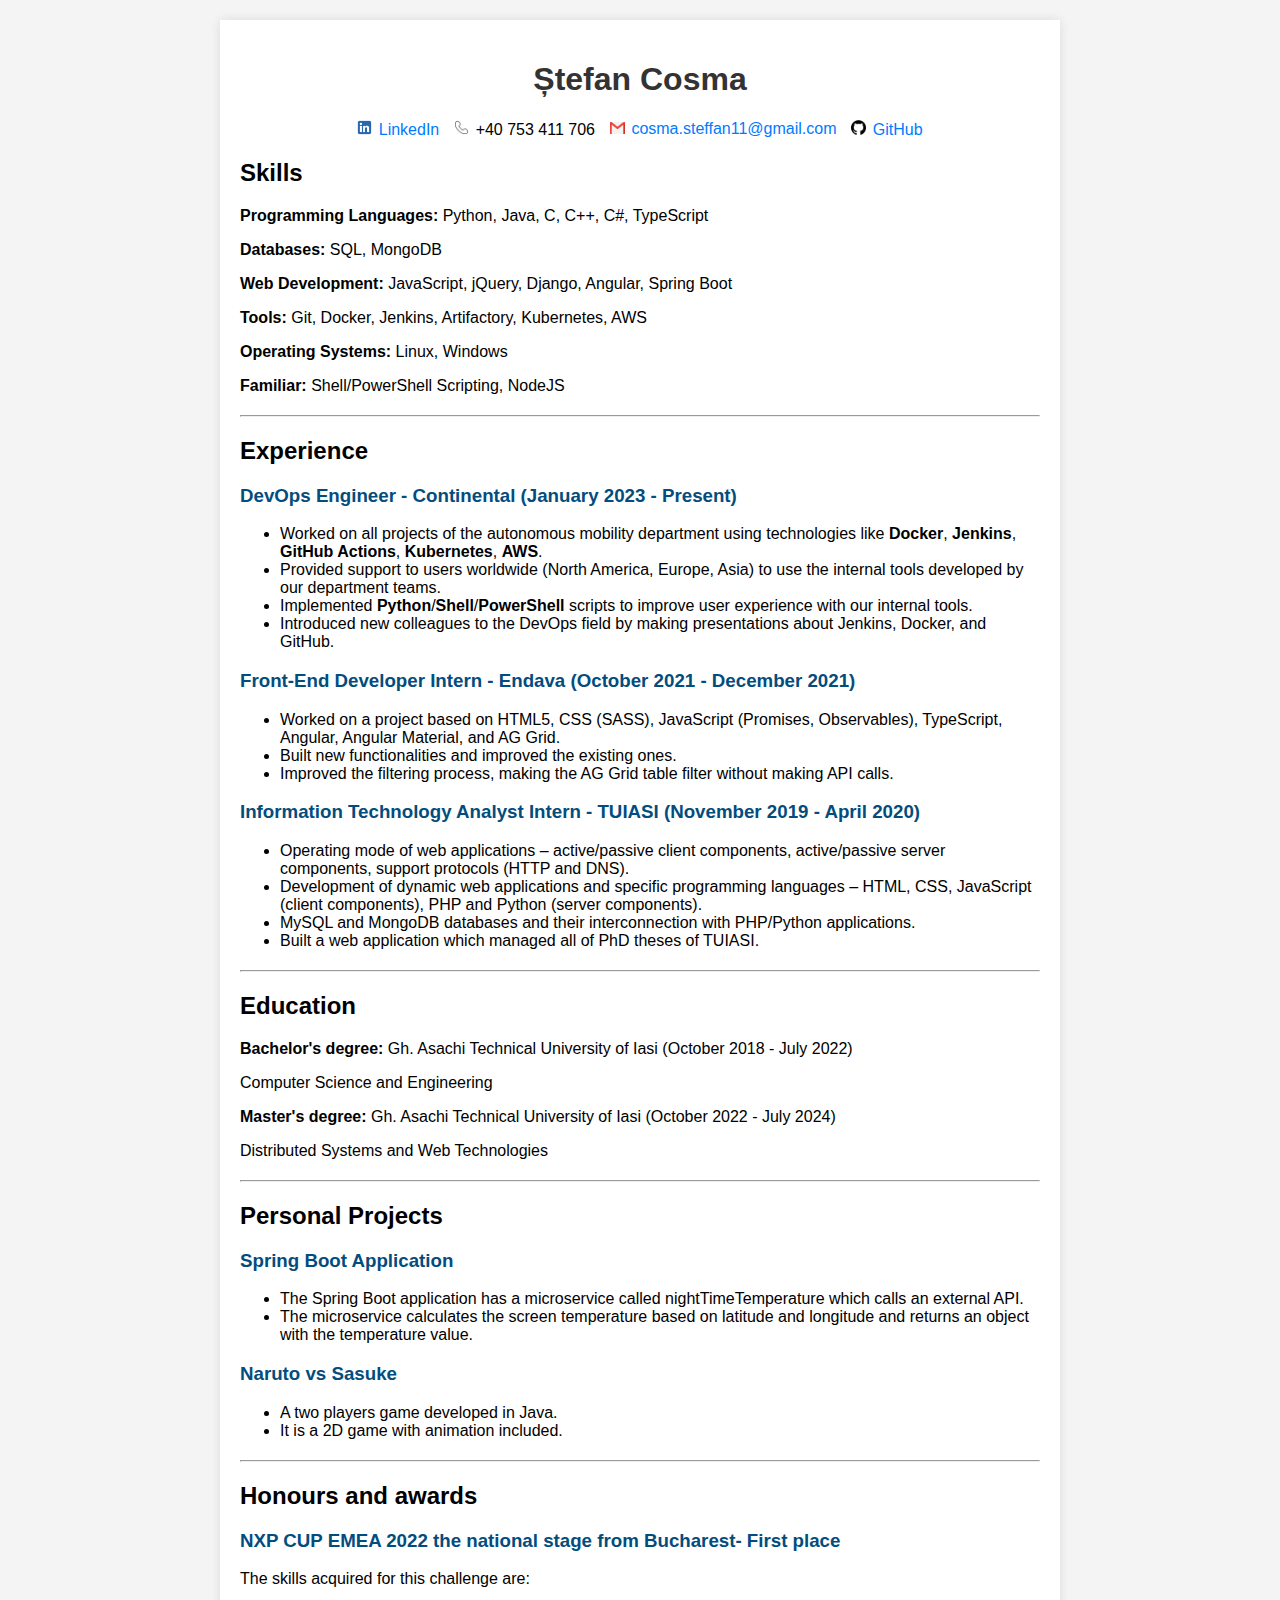
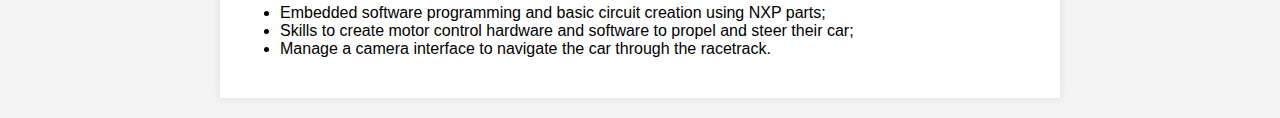
==== index.html @ 24dd9782 "Move html file to root folder" ====
<!DOCTYPE html>
<html lang="en">
<head>
    <meta charset="UTF-8">
    <meta name="viewport" content="width=device-width, initial-scale=1.0">
    <title>Ștefan Cosma - CV</title>
    <link rel="stylesheet" href="./css/style.css">
</head>
<body>
    <div class="container">
        <h1>Ștefan Cosma</h1>
        <ul class="contact">
            <li><img src="./img/linkedIn.png" alt="linkedIn_img" ><a href="https://www.linkedin.com/in/stefan-cosma-b197a8180/">LinkedIn</a></li>
            <li><img src="./img/phone.png" alt="phone_img">+40 753 411 706</li>
            <li><img src="./img/email.png" alt="email_img"><a href="mailto:cosma.steffan11@gmail.com">cosma.steffan11@gmail.com</a></li>
            <li><img src="./img/github.png" alt="github_img"><a href="https://github.com/steffan11001">GitHub</a></li>
        </ul>

        <div class="section">
            <h2>Skills</h2>
            <p><strong>Programming Languages:</strong> Python, Java, C, C++, C#, TypeScript</p>
            <p><strong>Databases:</strong> SQL, MongoDB</p>
            <p><strong>Web Development:</strong> JavaScript, jQuery, Django, Angular, Spring Boot</p>
            <p><strong>Tools:</strong> Git, Docker, Jenkins, Artifactory, Kubernetes, AWS</p>
            <p><strong>Operating Systems:</strong> Linux, Windows</p>
            <p><strong>Familiar:</strong> Shell/PowerShell Scripting, NodeJS</p>
        </div>
        <hr />
        <div class="section">
            <h2>Experience</h2>
            <h3>DevOps Engineer - Continental (January 2023 - Present)</h3>
            <ul>
                <li>Worked on all projects of the autonomous mobility department using technologies like <b>Docker</b>, <b>Jenkins</b>, <b>GitHub Actions</b>, <b>Kubernetes</b>, <b>AWS</b>.</li>
                <li>Provided support to users worldwide (North America, Europe, Asia) to use the internal tools developed by our department teams.</li>
                <li>Implemented <b>Python</b>/<b>Shell</b>/<b>PowerShell</b> scripts to improve user experience with our internal tools.</li>
                <li>Introduced new colleagues to the DevOps field by making presentations about Jenkins, Docker, and GitHub.</li>
            </ul>

            <h3>Front-End Developer Intern - Endava (October 2021 - December 2021)</h3>
            <ul>
                <li>Worked on a project based on HTML5, CSS (SASS), JavaScript (Promises, Observables), TypeScript, Angular, Angular Material, and AG Grid.</li>
                <li>Built new functionalities and improved the existing ones.</li>
                <li>Improved the filtering process, making the AG Grid table filter without making API calls.</li>
            </ul>

            <h3>Information Technology Analyst Intern - TUIASI (November 2019 - April 2020)</h3>
            <ul>
                <li>Operating mode of web applications – active/passive client components, active/passive server components, support protocols (HTTP and DNS).</li>
                <li>Development of dynamic web applications and specific programming languages – HTML, CSS, JavaScript (client components), PHP and Python (server components).</li>
                <li>MySQL and MongoDB databases and their interconnection with PHP/Python applications.</li>
                <li>Built a web application which managed all of PhD theses of TUIASI.</li>
            </ul>
        </div>
        <hr />
        <div class="section">
            <h2>Education</h2>
            <p><strong>Bachelor's degree:</strong> Gh. Asachi Technical University of Iasi (October 2018 - July 2022)</p>
            <p>Computer Science and Engineering</p>
            <p><strong>Master's degree:</strong> Gh. Asachi Technical University of Iasi (October 2022 - July 2024)</p>
            <p>Distributed Systems and Web Technologies</p>
        </div>
        <hr />
        <div class="section">
            <h2>Personal Projects</h2>
            <h3>Spring Boot Application</h3>
            <ul>
                <li>The Spring Boot application has a microservice called nightTimeTemperature which calls an external API.</li>
                <li>The microservice calculates the screen temperature based on latitude and longitude and returns an object with the temperature value.</li>
            </ul>
            <h3>Naruto vs Sasuke</h3>
            <ul>
                <li>A two players game developed in Java.</li>
                <li>It is a 2D game with animation included.</li>
            </ul>
        </div>
        <hr />
        <div class="section">
            <h2>Honours and awards</h2>
            <h3>NXP CUP EMEA 2022 the national stage from Bucharest- First place</h3>
            <p>The skills acquired for this challenge are:</p>
            <ul>
                <li>Embedded software programming and basic circuit creation using NXP parts;</li>
                <li>Skills to create motor control hardware and software to propel and steer their car;</li>
                <li>Manage a camera interface to navigate the car through the racetrack.</li>
            </ul>
        </div>
---- css/style.css ----
body {
  font-family: Arial, sans-serif;
  margin: 0;
  padding: 20px;
  background-color: #f4f4f4;
}

.container {
  max-width: 800px;
  margin: auto;
  background: white;
  padding: 20px;
  box-shadow: 0 0 10px rgba(0, 0, 0, 0.1);
}

img {
  display: inline-block; 
  margin: 0 auto; 
  width: 15px; 
  height: auto;
  padding-right: 0.5vw;
  /* padding-top: 1vh; */
}

h1, .contact {
  text-align: center;
}

h1 {
  color: #333;
}

h3 {
  color: #034d7e;
}
.contact {
  list-style-type: none;
  padding: 0;
  display: flex;
  justify-content: center; /* Center the contact items */
  gap: 15px; /* Add space between contact items */
  flex-wrap: wrap; /* Allow wrapping if needed */
}

.contact li {
  display: inline;
}

.contact a {
  color: #007BFF;
  text-decoration: none;
}

.section {
  margin-bottom: 20px;
}
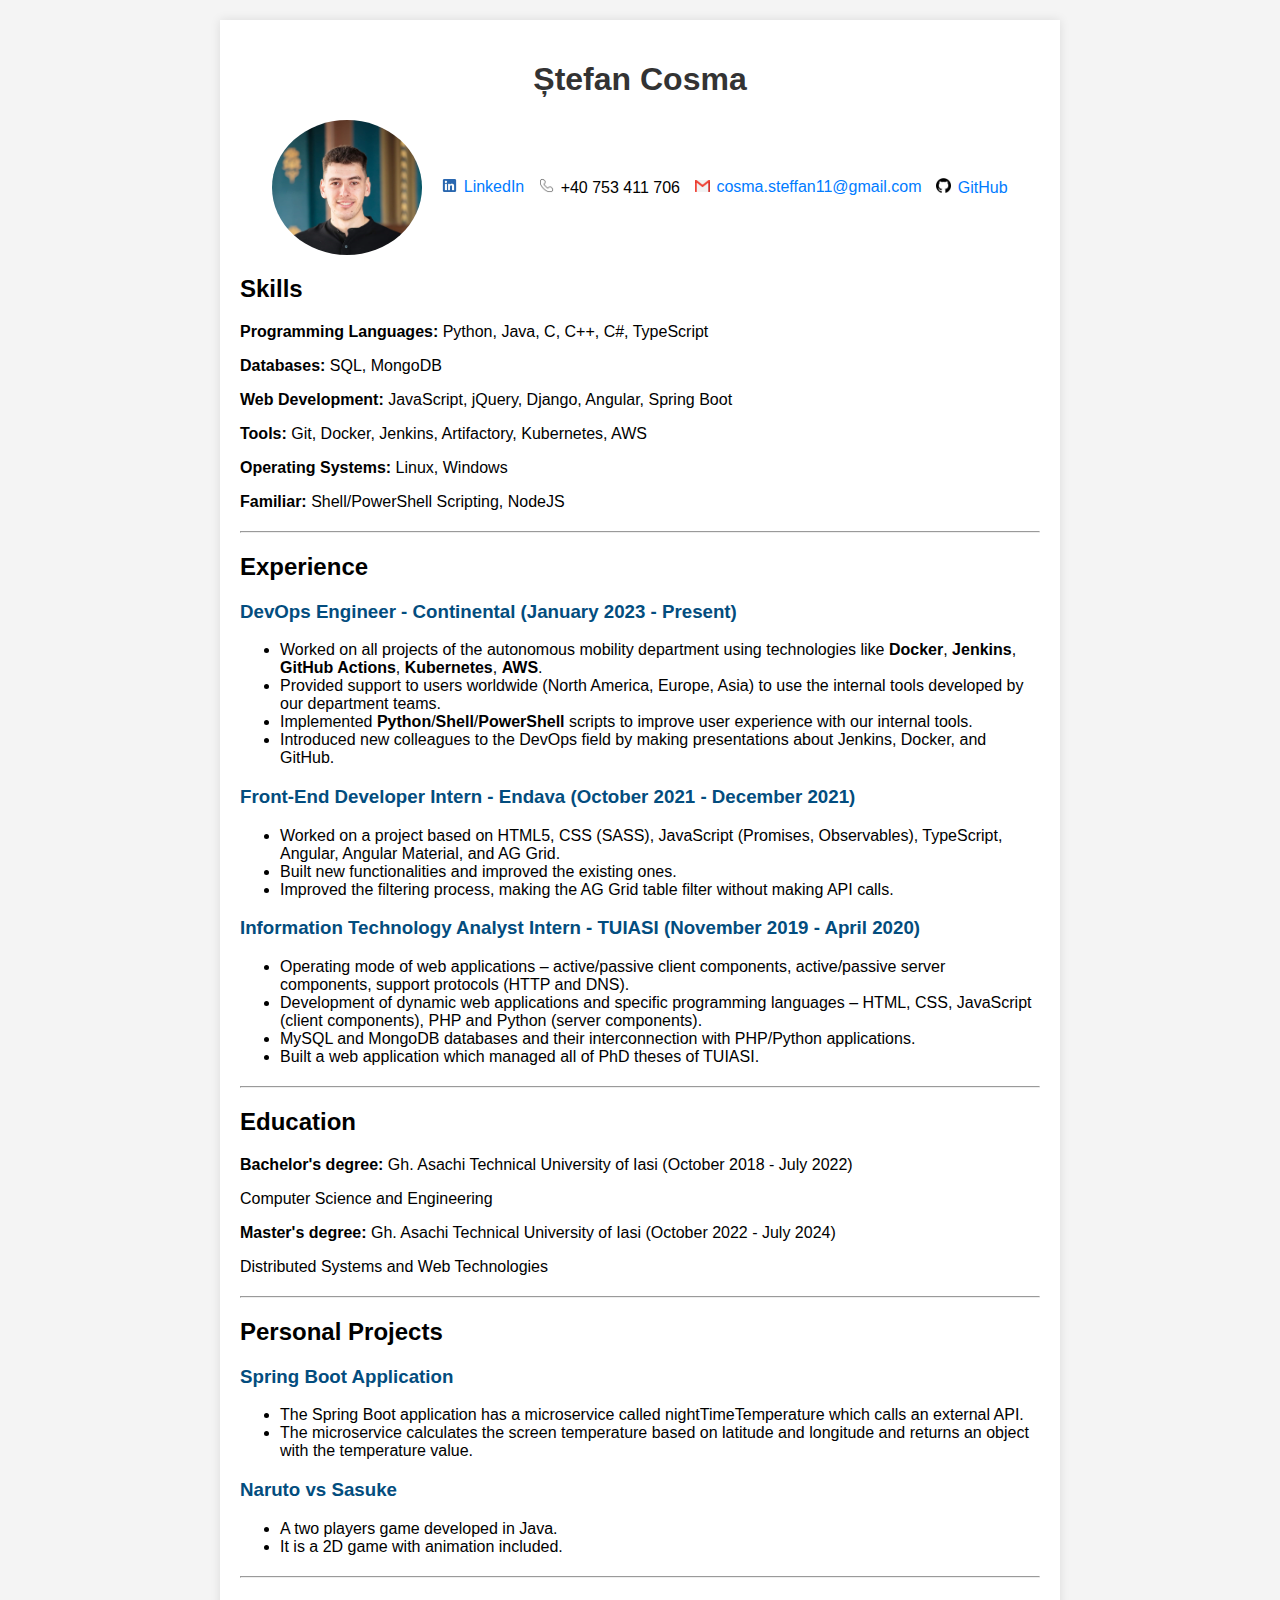
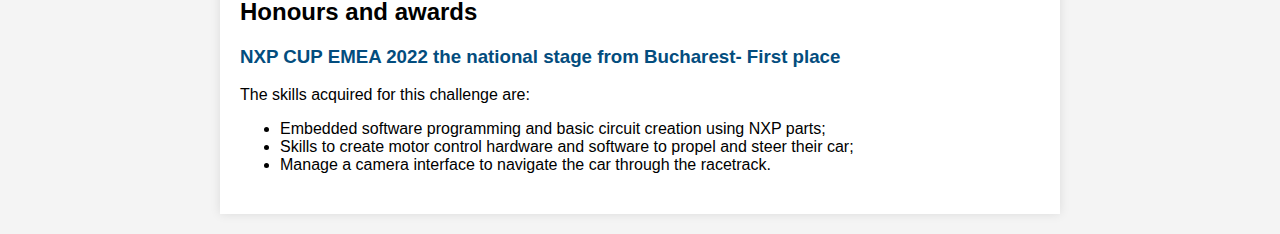
==== commit 30457c21: "Adding photo with me" ====
--- a/index.html
+++ b/index.html
@@ -9,13 +9,15 @@
 <body>
     <div class="container">
         <h1>Ștefan Cosma</h1>
-        <ul class="contact">
-            <li><img src="./img/linkedIn.png" alt="linkedIn_img" ><a href="https://www.linkedin.com/in/stefan-cosma-b197a8180/">LinkedIn</a></li>
-            <li><img src="./img/phone.png" alt="phone_img">+40 753 411 706</li>
-            <li><img src="./img/email.png" alt="email_img"><a href="mailto:cosma.steffan11@gmail.com">cosma.steffan11@gmail.com</a></li>
-            <li><img src="./img/github.png" alt="github_img"><a href="https://github.com/steffan11001">GitHub</a></li>
-        </ul>
-
+        <div class="info-container">
+            <img class="profile-img" src="./img/StefanCosmaPhoto.jpeg" alt="StefanCosmaPhoto" >
+            <ul class="contact">
+                <li><img class="contact-icon" src="./img/linkedIn.png" alt="linkedIn_img" ><a href="https://www.linkedin.com/in/stefan-cosma-b197a8180/">LinkedIn</a></li>
+                <li><img class="contact-icon" src="./img/phone.png" alt="phone_img">+40 753 411 706</li>
+                <li><img class="contact-icon" src="./img/email.png" alt="email_img"><a href="mailto:cosma.steffan11@gmail.com">cosma.steffan11@gmail.com</a></li>
+                <li><img class="contact-icon" src="./img/github.png" alt="github_img"><a href="https://github.com/steffan11001">GitHub</a></li>
+            </ul>
+        </div>
         <div class="section">
             <h2>Skills</h2>
             <p><strong>Programming Languages:</strong> Python, Java, C, C++, C#, TypeScript</p>
--- a/css/style.css
+++ b/css/style.css
@@ -13,7 +13,30 @@
   box-shadow: 0 0 10px rgba(0, 0, 0, 0.1);
 }
 
-img {
+.info-container {
+  display: flex;
+  align-items: center;
+  justify-content: center;
+  margin-top: 20px;
+}
+
+.profile-img {
+  width: 150px;
+  border-radius: 50%; /* Rotunjirea colțurilor pentru o imagine circulară, dacă dorești */
+  margin-right: 20px; /* Spațiu între imagine și lista de contacte */
+}
+
+.contact-icon {
+  width: 20px;
+  margin-right: 5px; /* Spațiu între iconiță și text */
+  display: inline-block; 
+  margin: 0 auto; 
+  width: 15px; 
+  height: auto;
+  padding-right: 0.5vw;
+  /* padding-top: 1vh; */
+}
+img.img-contacts{
   display: inline-block; 
   margin: 0 auto; 
   width: 15px; 
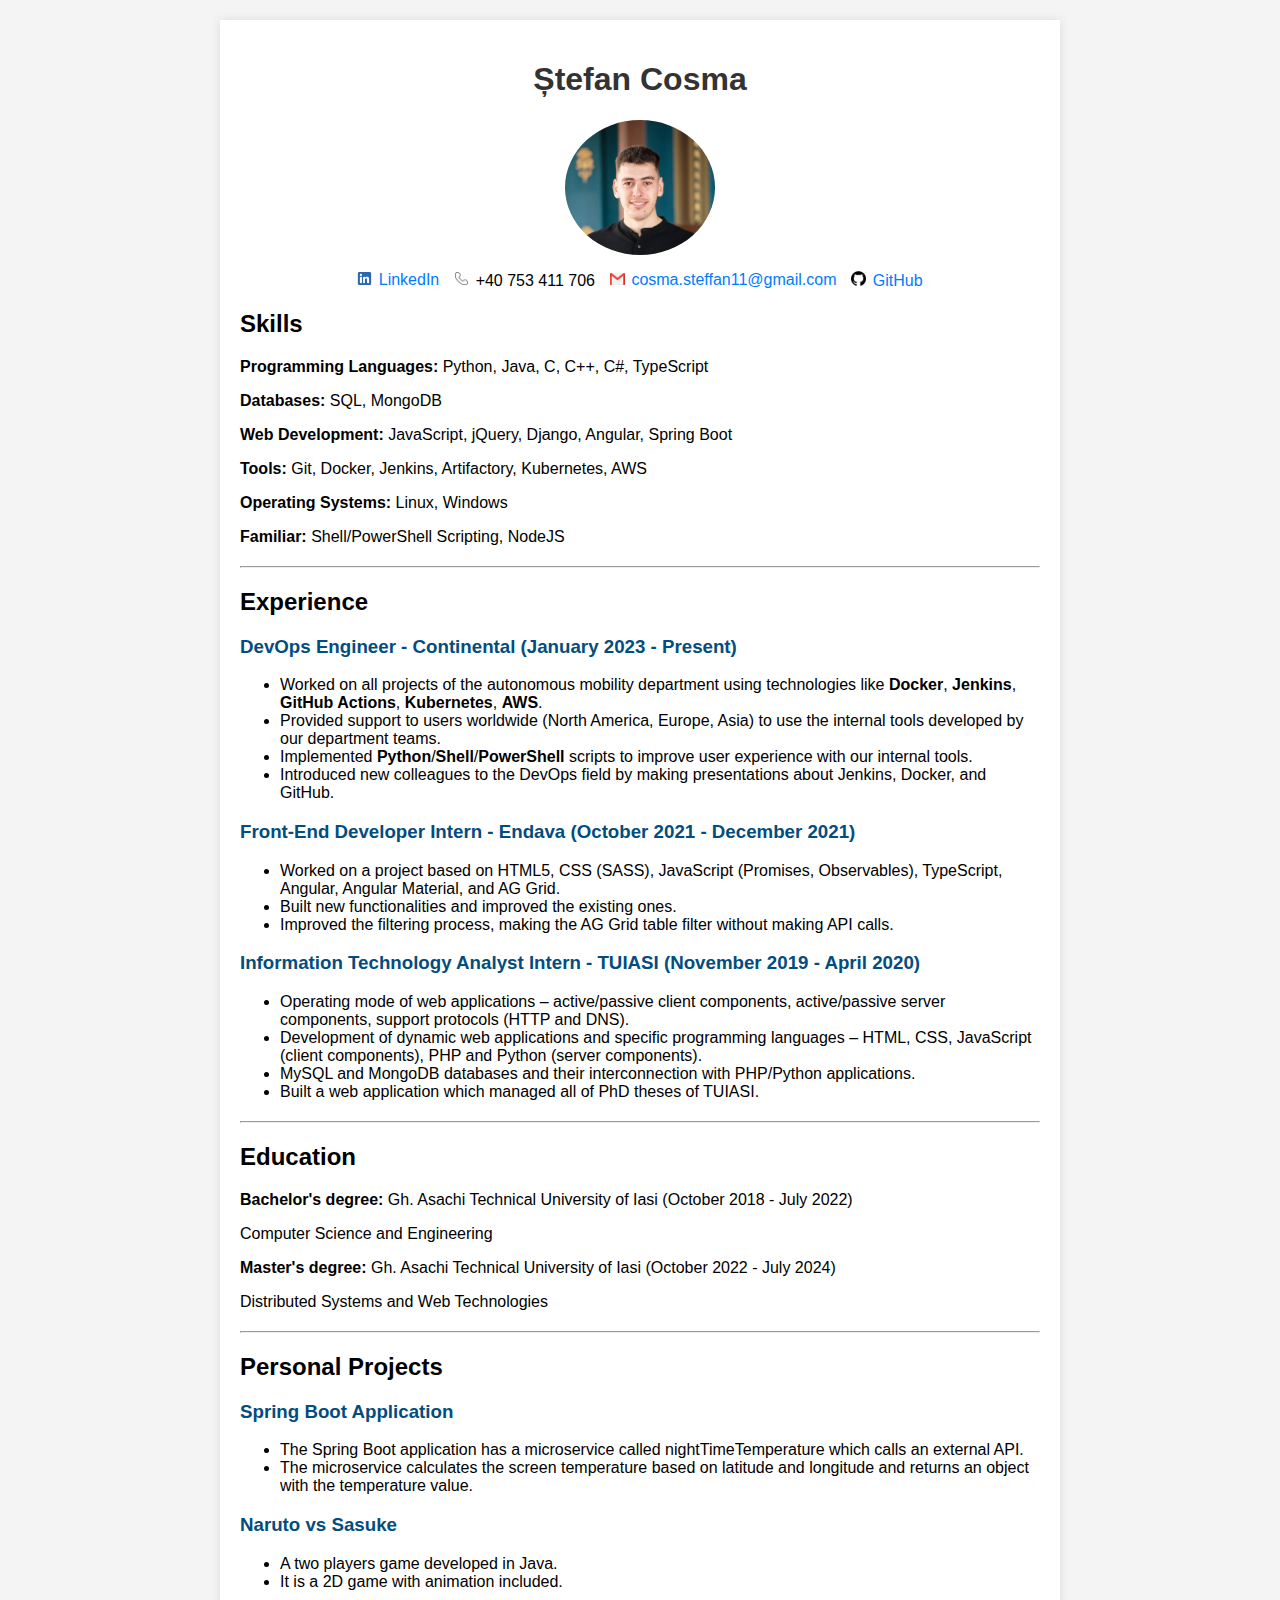
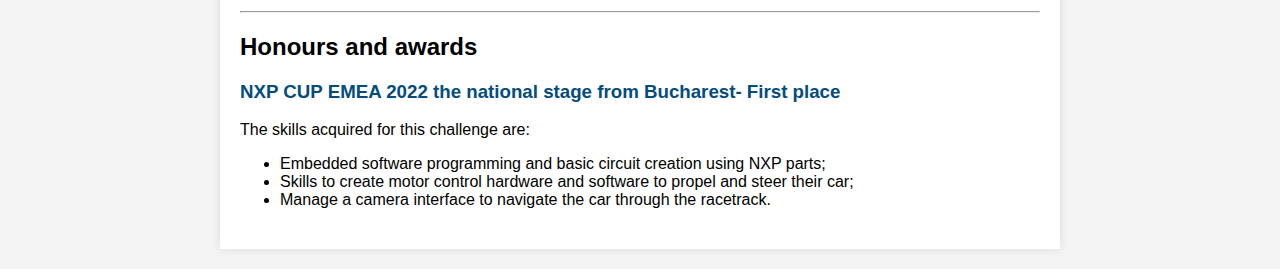
==== commit 47ee4cb6: "fix mobile view" ====
--- a/index.html
+++ b/index.html
@@ -5,11 +5,12 @@
     <meta name="viewport" content="width=device-width, initial-scale=1.0">
     <title>Ștefan Cosma - CV</title>
     <link rel="stylesheet" href="./css/style.css">
+    <link rel="icon" href="./img/rubik_cube.png" type="image/x-icon">
 </head>
 <body>
     <div class="container">
         <h1>Ștefan Cosma</h1>
-        <div class="info-container">
+        
             <img class="profile-img" src="./img/StefanCosmaPhoto.jpeg" alt="StefanCosmaPhoto" >
             <ul class="contact">
                 <li><img class="contact-icon" src="./img/linkedIn.png" alt="linkedIn_img" ><a href="https://www.linkedin.com/in/stefan-cosma-b197a8180/">LinkedIn</a></li>
@@ -17,7 +18,7 @@
                 <li><img class="contact-icon" src="./img/email.png" alt="email_img"><a href="mailto:cosma.steffan11@gmail.com">cosma.steffan11@gmail.com</a></li>
                 <li><img class="contact-icon" src="./img/github.png" alt="github_img"><a href="https://github.com/steffan11001">GitHub</a></li>
             </ul>
-        </div>
+        
         <div class="section">
             <h2>Skills</h2>
             <p><strong>Programming Languages:</strong> Python, Java, C, C++, C#, TypeScript</p>
@@ -86,4 +87,6 @@
                 <li>Manage a camera interface to navigate the car through the racetrack.</li>
             </ul>
         </div>
+    </div>
+</body>
            
--- a/css/style.css
+++ b/css/style.css
@@ -20,29 +20,17 @@
   margin-top: 20px;
 }
 
-.profile-img {
-  width: 150px;
-  border-radius: 50%; /* Rotunjirea colțurilor pentru o imagine circulară, dacă dorești */
-  margin-right: 20px; /* Spațiu între imagine și lista de contacte */
-}
+
 
 .contact-icon {
   width: 20px;
-  margin-right: 5px; /* Spațiu între iconiță și text */
+  margin-right: 5px; 
   display: inline-block; 
   margin: 0 auto; 
   width: 15px; 
   height: auto;
   padding-right: 0.5vw;
-  /* padding-top: 1vh; */
-}
-img.img-contacts{
-  display: inline-block; 
-  margin: 0 auto; 
-  width: 15px; 
-  height: auto;
-  padding-right: 0.5vw;
-  /* padding-top: 1vh; */
+  
 }
 
 h1, .contact {
@@ -60,11 +48,19 @@
   list-style-type: none;
   padding: 0;
   display: flex;
-  justify-content: center; /* Center the contact items */
-  gap: 15px; /* Add space between contact items */
-  flex-wrap: wrap; /* Allow wrapping if needed */
+  justify-content: center; 
+  gap: 15px; 
+  flex-wrap: wrap; 
 }
 
+.profile-img {
+  width: 150px;
+  border-radius: 50%; 
+  align-items: center;
+  display: block;
+  margin-left: auto;
+  margin-right: auto;
+}
 .contact li {
   display: inline;
 }
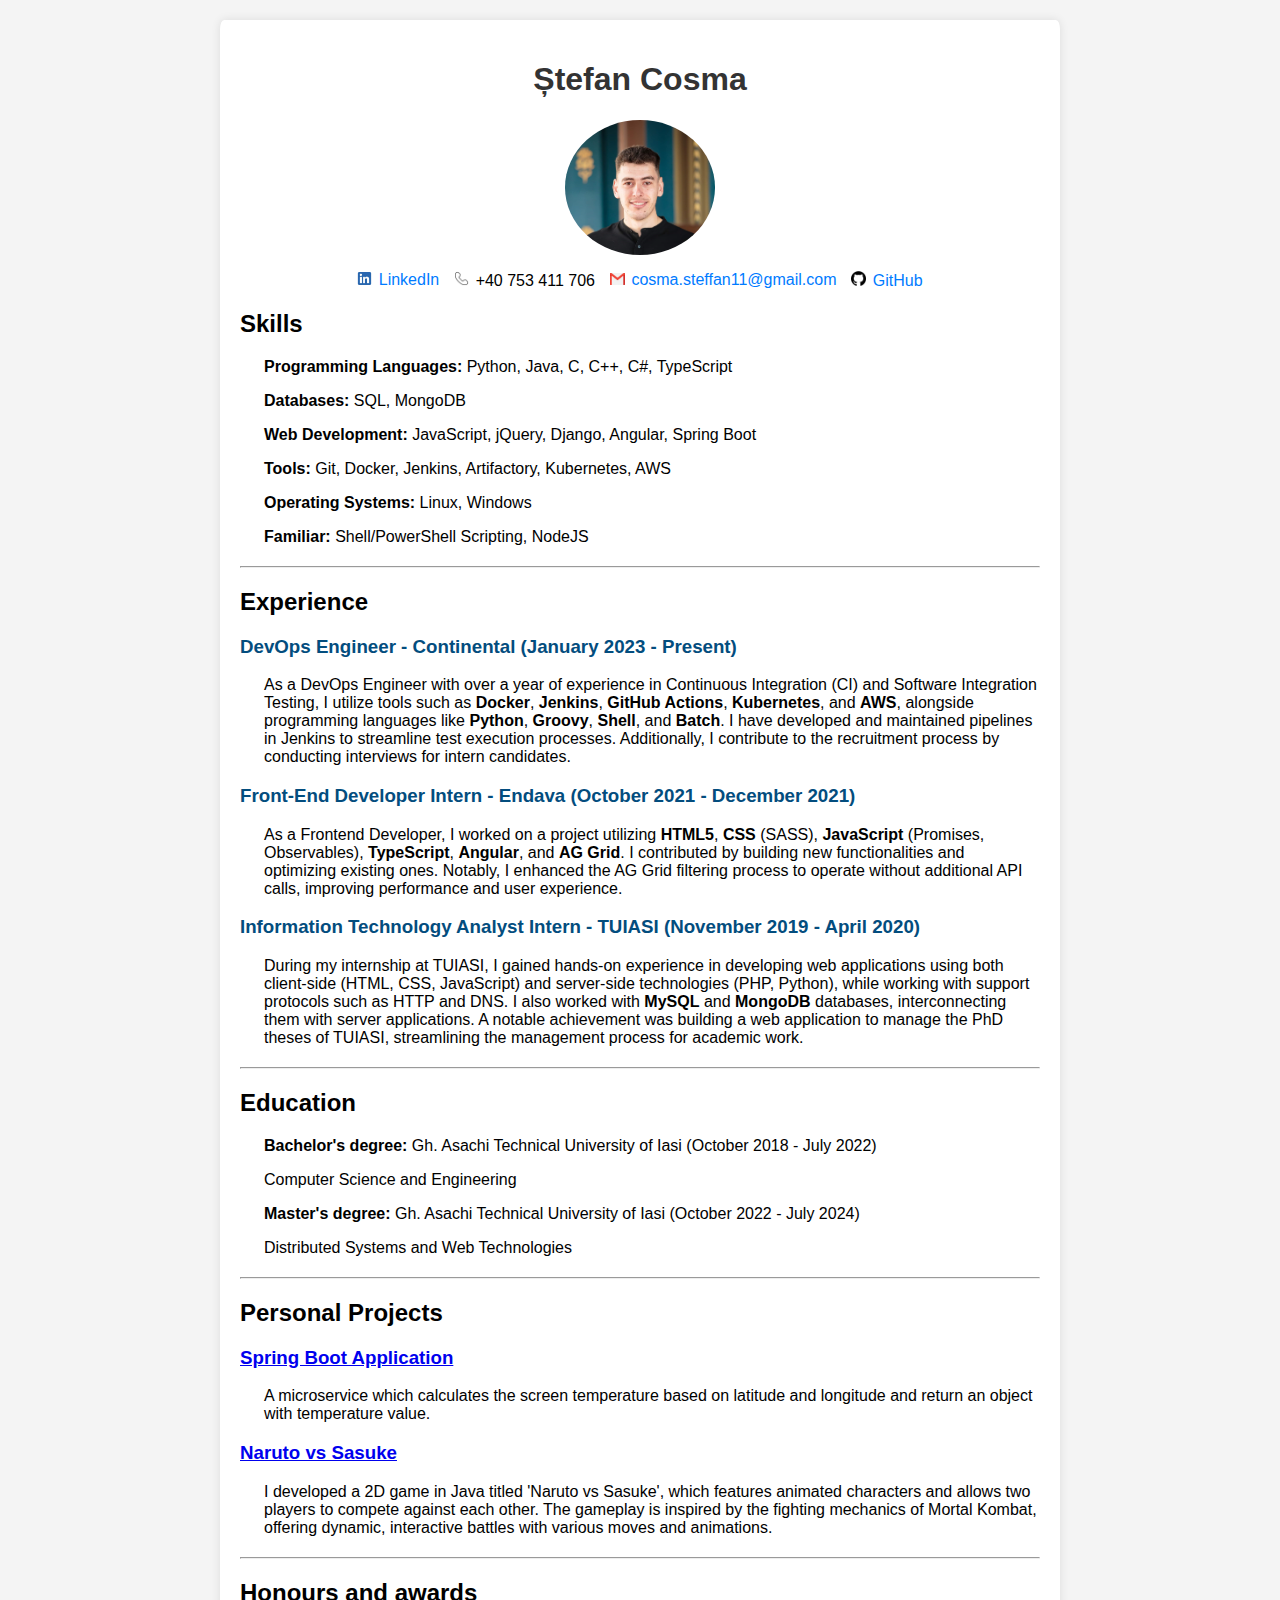
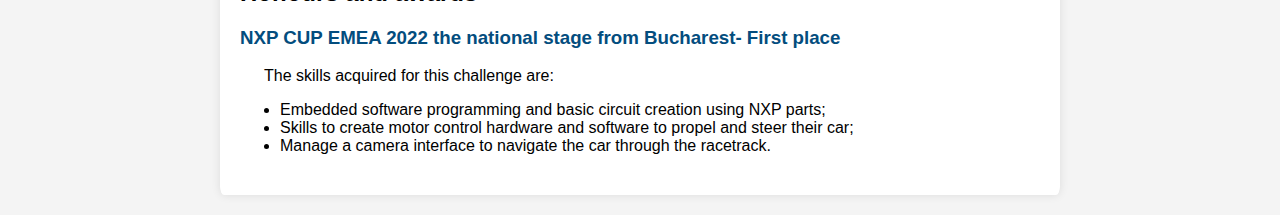
==== commit 088c12e0: "Update job desc" ====
--- a/index.html
+++ b/index.html
@@ -32,27 +32,13 @@
         <div class="section">
             <h2>Experience</h2>
             <h3>DevOps Engineer - Continental (January 2023 - Present)</h3>
-            <ul>
-                <li>Worked on all projects of the autonomous mobility department using technologies like <b>Docker</b>, <b>Jenkins</b>, <b>GitHub Actions</b>, <b>Kubernetes</b>, <b>AWS</b>.</li>
-                <li>Provided support to users worldwide (North America, Europe, Asia) to use the internal tools developed by our department teams.</li>
-                <li>Implemented <b>Python</b>/<b>Shell</b>/<b>PowerShell</b> scripts to improve user experience with our internal tools.</li>
-                <li>Introduced new colleagues to the DevOps field by making presentations about Jenkins, Docker, and GitHub.</li>
-            </ul>
+            <p>As a DevOps Engineer with over a year of experience in Continuous Integration (CI) and Software Integration Testing, I utilize tools such as <b>Docker</b>, <b>Jenkins</b>, <b>GitHub Actions</b>, <b>Kubernetes</b>, and <b>AWS</b>, alongside programming languages like <b>Python</b>, <b>Groovy</b>, <b>Shell</b>, and <b>Batch</b>. I have developed and maintained pipelines in Jenkins to streamline test execution processes. Additionally, I contribute to the recruitment process by conducting interviews for intern candidates.</p>
 
             <h3>Front-End Developer Intern - Endava (October 2021 - December 2021)</h3>
-            <ul>
-                <li>Worked on a project based on HTML5, CSS (SASS), JavaScript (Promises, Observables), TypeScript, Angular, Angular Material, and AG Grid.</li>
-                <li>Built new functionalities and improved the existing ones.</li>
-                <li>Improved the filtering process, making the AG Grid table filter without making API calls.</li>
-            </ul>
+            <p>As a Frontend Developer, I worked on a project utilizing <b>HTML5</b>, <b>CSS</b> (SASS), <b>JavaScript</b> (Promises, Observables), <b>TypeScript</b>, <b>Angular</b>, and <b>AG Grid</b>. I contributed by building new functionalities and optimizing existing ones. Notably, I enhanced the AG Grid filtering process to operate without additional API calls, improving performance and user experience.</p>
 
             <h3>Information Technology Analyst Intern - TUIASI (November 2019 - April 2020)</h3>
-            <ul>
-                <li>Operating mode of web applications – active/passive client components, active/passive server components, support protocols (HTTP and DNS).</li>
-                <li>Development of dynamic web applications and specific programming languages – HTML, CSS, JavaScript (client components), PHP and Python (server components).</li>
-                <li>MySQL and MongoDB databases and their interconnection with PHP/Python applications.</li>
-                <li>Built a web application which managed all of PhD theses of TUIASI.</li>
-            </ul>
+            <p>During my internship at TUIASI, I gained hands-on experience in developing web applications using both client-side (HTML, CSS, JavaScript) and server-side technologies (PHP, Python), while working with support protocols such as HTTP and DNS. I also worked with <b>MySQL</b> and <b>MongoDB</b> databases, interconnecting them with server applications. A notable achievement was building a web application to manage the PhD theses of TUIASI, streamlining the management process for academic work.</p>
         </div>
         <hr />
         <div class="section">
@@ -65,16 +51,10 @@
         <hr />
         <div class="section">
             <h2>Personal Projects</h2>
-            <h3>Spring Boot Application</h3>
-            <ul>
-                <li>The Spring Boot application has a microservice called nightTimeTemperature which calls an external API.</li>
-                <li>The microservice calculates the screen temperature based on latitude and longitude and returns an object with the temperature value.</li>
-            </ul>
-            <h3>Naruto vs Sasuke</h3>
-            <ul>
-                <li>A two players game developed in Java.</li>
-                <li>It is a 2D game with animation included.</li>
-            </ul>
+            <h3><a href="https://github.com/steffan11001/Spring-Boot-Application">Spring Boot Application</a></h3>
+            <p>A microservice which calculates the screen temperature based on latitude and longitude and return an object with temperature value.</p>
+            <h3><a href="https://github.com/steffan11001/OOP">Naruto vs Sasuke</a></h3>
+            <p>I developed a 2D game in Java titled 'Naruto vs Sasuke', which features animated characters and allows two players to compete against each other. The gameplay is inspired by the fighting mechanics of Mortal Kombat, offering dynamic, interactive battles with various moves and animations.</p>
         </div>
         <hr />
         <div class="section">
--- a/css/style.css
+++ b/css/style.css
@@ -2,7 +2,7 @@
   font-family: Arial, sans-serif;
   margin: 0;
   padding: 20px;
-  background-color: #f4f4f4;
+  background-color: #f4f4f4; 
 }
 
 .container {
@@ -11,6 +11,7 @@
   background: white;
   padding: 20px;
   box-shadow: 0 0 10px rgba(0, 0, 0, 0.1);
+  border-radius: 0.5%;
 }
 
 .info-container {
@@ -44,6 +45,9 @@
 h3 {
   color: #034d7e;
 }
+p {
+  padding-left: 3%;
+}
 .contact {
   list-style-type: none;
   padding: 0;
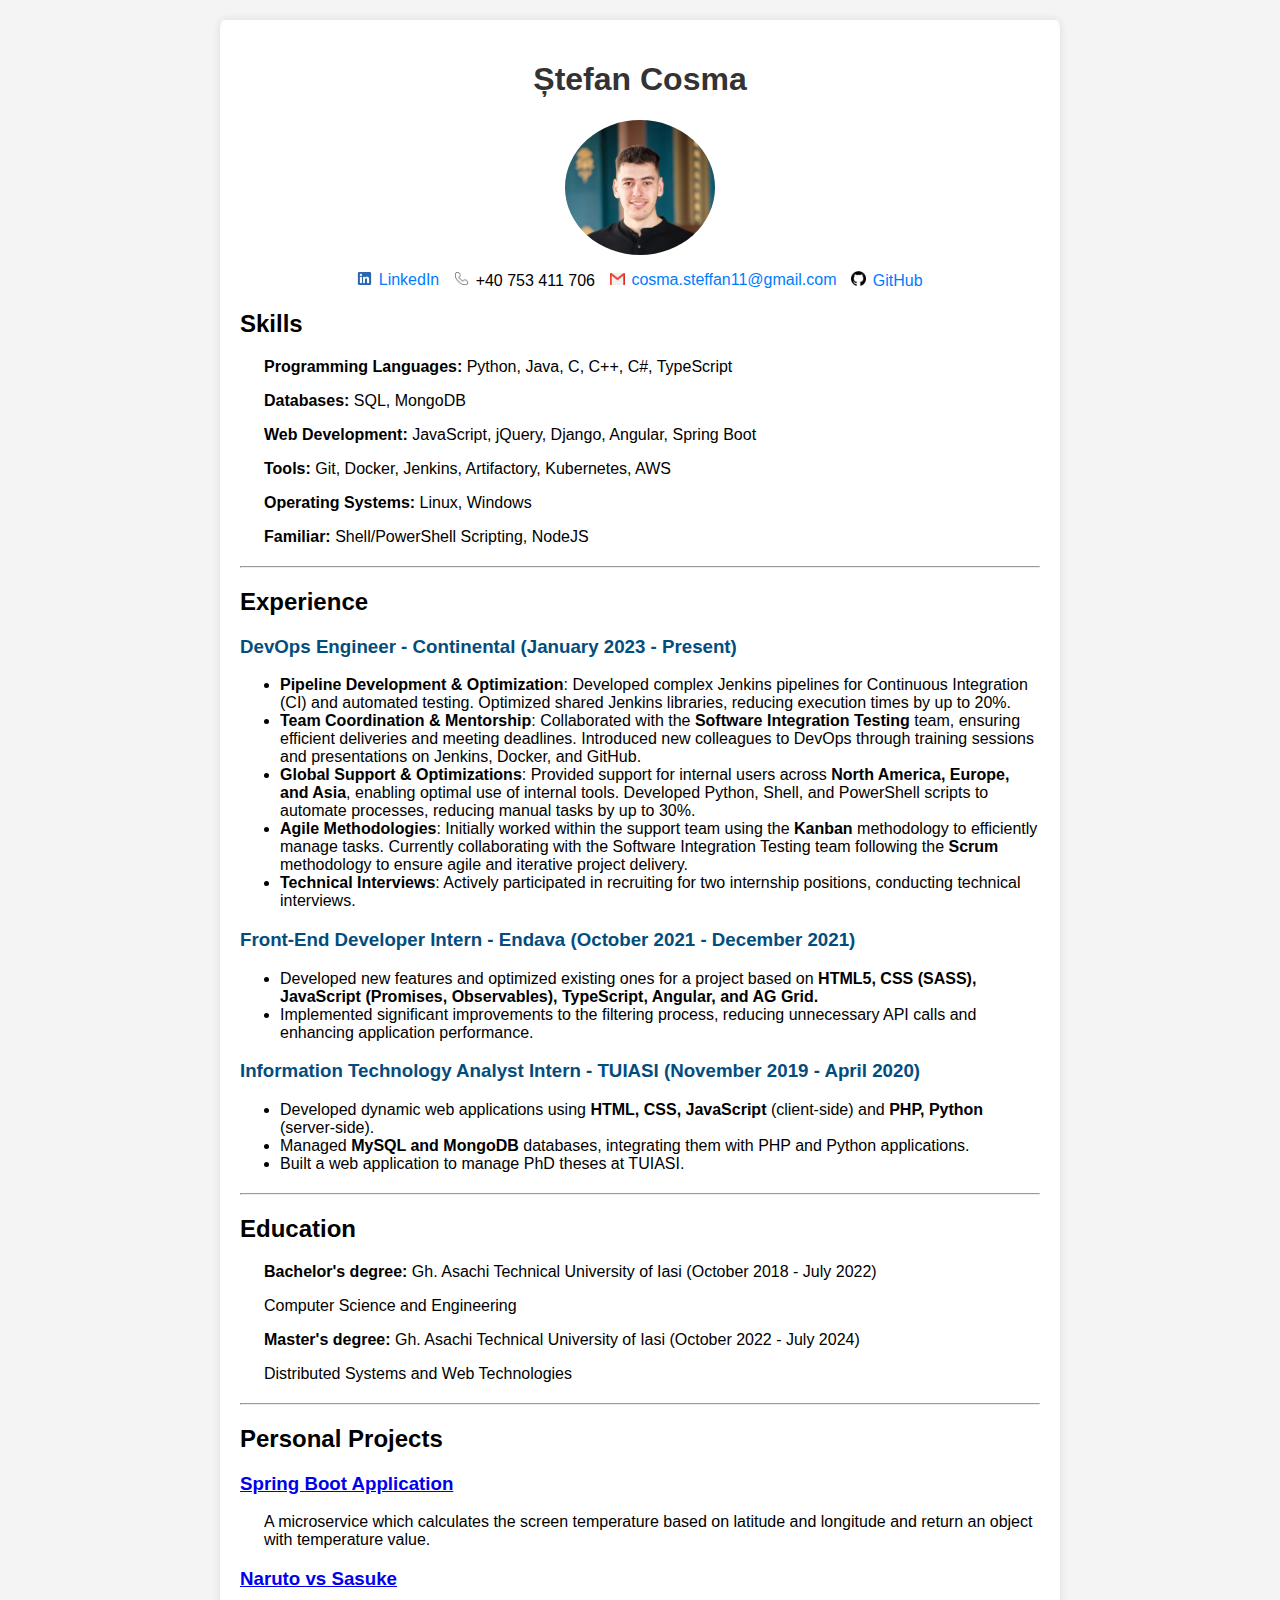
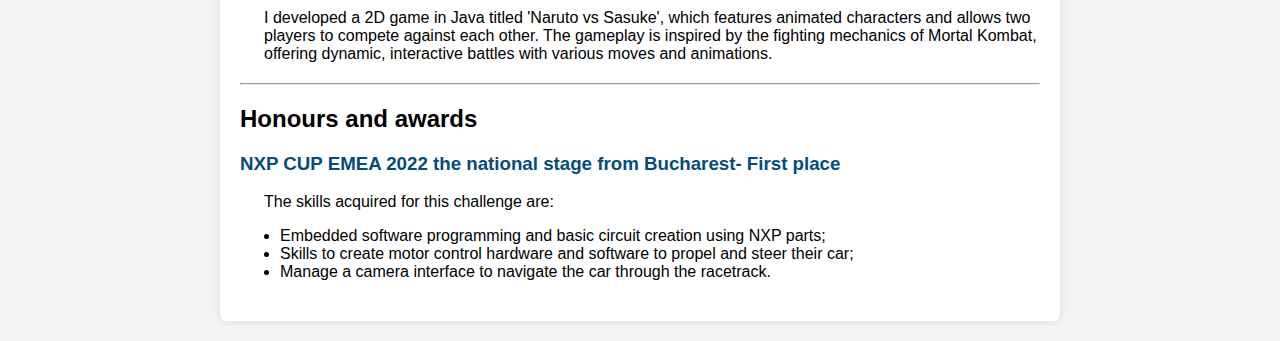
==== commit 1d06755a: "update on Experience" ====
--- a/index.html
+++ b/index.html
@@ -32,13 +32,44 @@
         <div class="section">
             <h2>Experience</h2>
             <h3>DevOps Engineer - Continental (January 2023 - Present)</h3>
-            <p>As a DevOps Engineer with over a year of experience in Continuous Integration (CI) and Software Integration Testing, I utilize tools such as <b>Docker</b>, <b>Jenkins</b>, <b>GitHub Actions</b>, <b>Kubernetes</b>, and <b>AWS</b>, alongside programming languages like <b>Python</b>, <b>Groovy</b>, <b>Shell</b>, and <b>Batch</b>. I have developed and maintained pipelines in Jenkins to streamline test execution processes. Additionally, I contribute to the recruitment process by conducting interviews for intern candidates.</p>
-
+            <ul>
+                <li>
+                    <b>Pipeline Development & Optimization</b>: Developed complex Jenkins pipelines for Continuous Integration (CI) and automated testing. Optimized shared Jenkins libraries, reducing execution times by up to 20%.
+                </li>
+                <li>
+                    <b>Team Coordination & Mentorship</b>: Collaborated with the <b>Software Integration Testing</b> team, ensuring efficient deliveries and meeting deadlines. Introduced new colleagues to DevOps through training sessions and presentations on Jenkins, Docker, and GitHub.
+                </li>
+                <li>
+                    <b>Global Support & Optimizations</b>: Provided support for internal users across <b>North America, Europe, and Asia</b>, enabling optimal use of internal tools. Developed Python, Shell, and PowerShell scripts to automate processes, reducing manual tasks by up to 30%.
+                </li>
+                <li>
+                    <b>Agile Methodologies</b>: Initially worked within the support team using the <b>Kanban</b> methodology to efficiently manage tasks. Currently collaborating with the Software Integration Testing team following the <b>Scrum</b> methodology to ensure agile and iterative project delivery.
+                </li>
+                <li>
+                    <b>Technical Interviews</b>: Actively participated in recruiting for two internship positions, conducting technical interviews.
+                </li>
+            </ul>
             <h3>Front-End Developer Intern - Endava (October 2021 - December 2021)</h3>
-            <p>As a Frontend Developer, I worked on a project utilizing <b>HTML5</b>, <b>CSS</b> (SASS), <b>JavaScript</b> (Promises, Observables), <b>TypeScript</b>, <b>Angular</b>, and <b>AG Grid</b>. I contributed by building new functionalities and optimizing existing ones. Notably, I enhanced the AG Grid filtering process to operate without additional API calls, improving performance and user experience.</p>
-
+            <ul>
+                <li>
+                    Developed new features and optimized existing ones for a project based on <b>HTML5, CSS (SASS), JavaScript (Promises, Observables), TypeScript, Angular, and AG Grid.</b>
+                </li>
+                <li>
+                    Implemented significant improvements to the filtering process, reducing unnecessary API calls and enhancing application performance.                
+                </li>
+            </ul>
             <h3>Information Technology Analyst Intern - TUIASI (November 2019 - April 2020)</h3>
-            <p>During my internship at TUIASI, I gained hands-on experience in developing web applications using both client-side (HTML, CSS, JavaScript) and server-side technologies (PHP, Python), while working with support protocols such as HTTP and DNS. I also worked with <b>MySQL</b> and <b>MongoDB</b> databases, interconnecting them with server applications. A notable achievement was building a web application to manage the PhD theses of TUIASI, streamlining the management process for academic work.</p>
+            <ul>
+                <li>
+                    Developed dynamic web applications using <b>HTML, CSS, JavaScript</b> (client-side) and <b>PHP, Python</b> (server-side).                
+                </li>
+                <li>
+                    Managed <b>MySQL and MongoDB</b> databases, integrating them with PHP and Python applications.
+                </li>
+                <li>
+                    Built a web application to manage PhD theses at TUIASI.                
+                </li>
+            </ul>
         </div>
         <hr />
         <div class="section">
